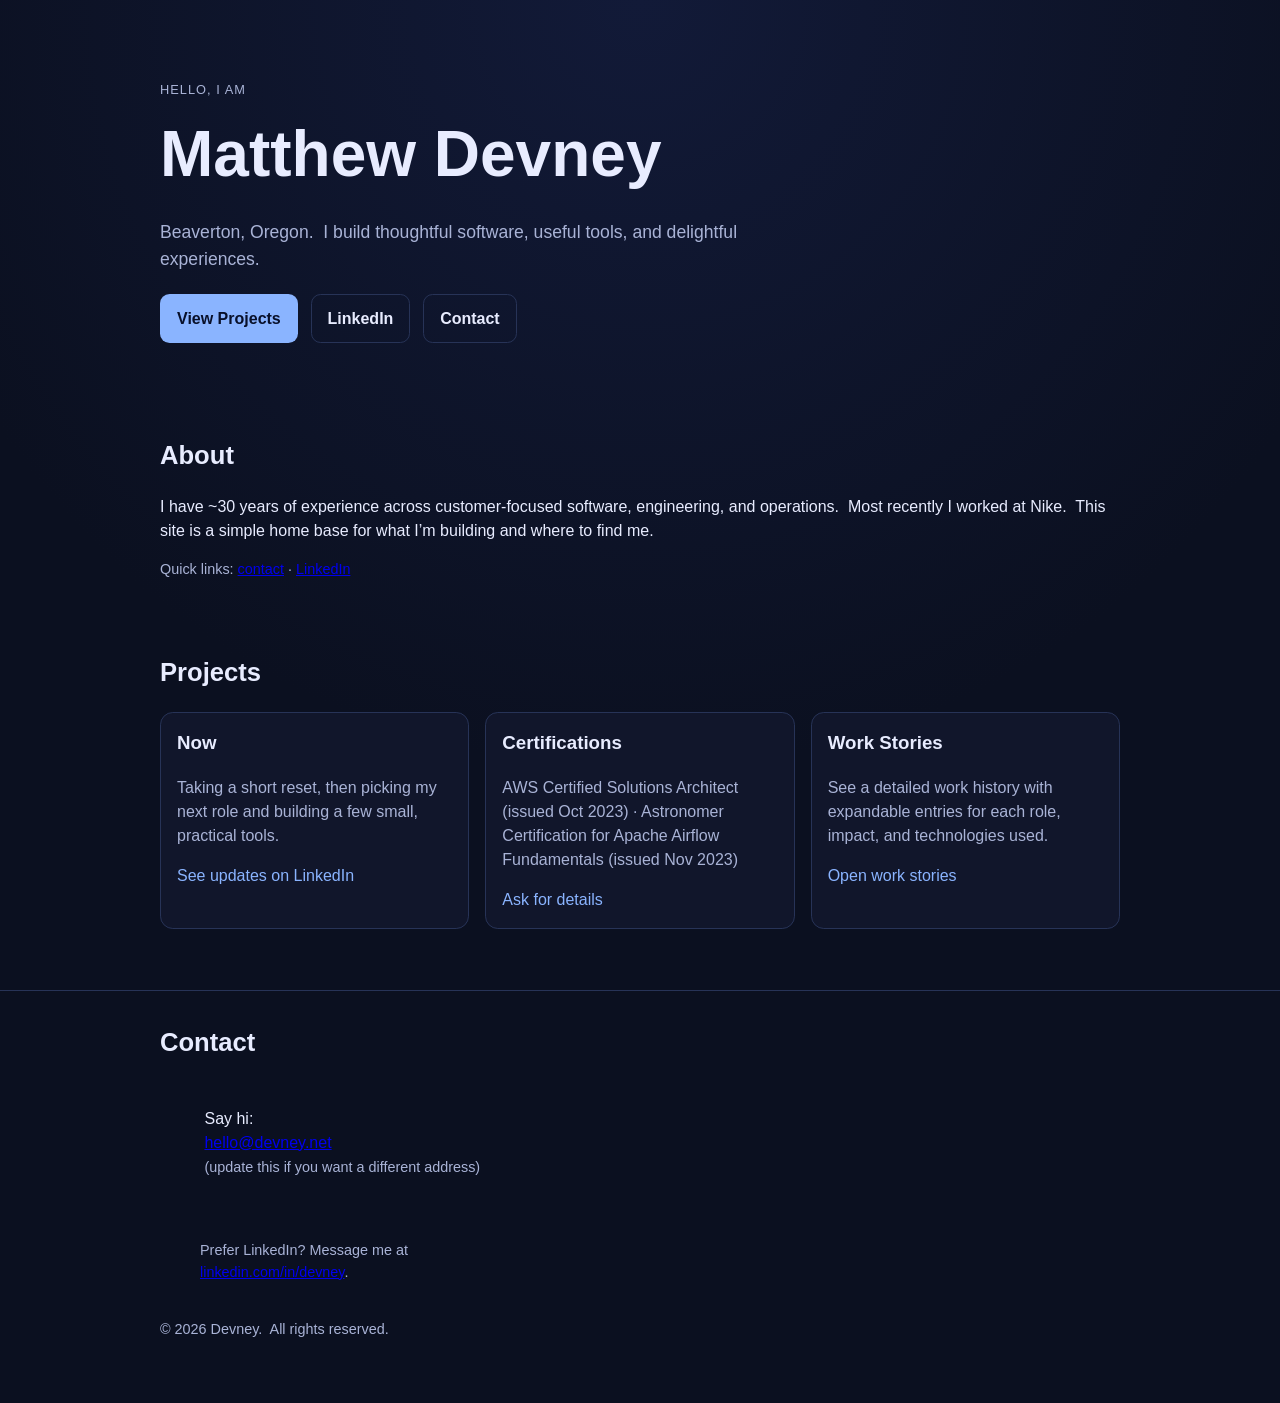
==== index.html @ 0efa0f1f "initial commit" ====
<!doctype html>
<html lang="en">
  <head>
    <meta charset="UTF-8" />
    <meta name="viewport" content="width=device-width, initial-scale=1.0" />
    <title>Matthew Devney</title>
    <meta
      name="description"
      content="Matthew Devney — building thoughtful software, useful tools, and delightful experiences."
    />
    <link rel="stylesheet" href="./styles.css" />
  </head>
  <body>
    <header class="site-header">
      <div class="container">
        <p class="eyebrow">Hello, I am</p>
        <h1>Matthew Devney</h1>
        <p class="lead">Beaverton, Oregon.  I build thoughtful software, useful tools, and delightful experiences.</p>
        <nav class="actions">
          <a href="#projects" class="button">View Projects</a>
          <a
            href="https://www.linkedin.com/in/devney/"
            class="button ghost"
            target="_blank"
            rel="noreferrer"
            >LinkedIn</a
          >
          <a href="#contact" class="button ghost">Contact</a>
        </nav>
      </div>
    </header>

    <main>
      <section id="about" class="container section">
        <h2>About</h2>
        <p>I have ~30 years of experience across customer-focused software, engineering, and operations.  Most recently I worked at Nike.  This site is a simple home base for what I’m building and where to find me.</p>
        <p class="small">
          Quick links: <a href="#contact">contact</a> ·
          <a href="https://www.linkedin.com/in/devney/" target="_blank" rel="noreferrer"
            >LinkedIn</a
          >
        </p>
      </section>

      <section id="projects" class="container section">
        <h2>Projects</h2>
        <div class="cards">
          <article class="card">
            <h3>Now</h3>
            <p>Taking a short reset, then picking my next role and building a few small, practical tools.</p>
            <a href="https://www.linkedin.com/in/devney/" target="_blank" rel="noreferrer"
              >See updates on LinkedIn</a
            >
          </article>
          <article class="card">
            <h3>Certifications</h3>
            <p>AWS Certified Solutions Architect (issued Oct 2023) · Astronomer Certification for Apache Airflow Fundamentals (issued Nov 2023)</p>
            <a href="#contact">Ask for details</a>
          </article>
          <article class="card">
            <h3>Work Stories</h3>
            <p>See a detailed work history with expandable entries for each role, impact, and technologies used.</p>
            <a href="./work_stories.html">Open work stories</a>
          </article>
        </div>
      </section>
    </main>

    <footer id="contact" class="site-footer">
      <div class="container">
        <h2>Contact</h2>
        <p>
          Say hi:
          <a href="mailto:hello@devney.net">hello@devney.net</a>
          <span class="small">(update this if you want a different address)</span>
        </p>
        <p class="small">
          Prefer LinkedIn? Message me at
          <a href="https://www.linkedin.com/in/devney/" target="_blank" rel="noreferrer"
            >linkedin.com/in/devney</a
          >.
        </p>
        <p class="small">© <span id="year"></span> Devney.  All rights reserved.</p>
      </div>
    </footer>

    <script src="./script.js"></script>
  </body>
</html>
---- styles.css ----
:root {
  --bg: #0b1020;
  --surface: #111831;
  --text: #e8ecff;
  --muted: #a9b3d6;
  --accent: #8ab4ff;
  --accent-strong: #5f94ff;
  --border: #273357;
}

* {
  box-sizing: border-box;
}

body {
  margin: 0;
  font-family: Inter, Segoe UI, Roboto, Helvetica, Arial, sans-serif;
  background: radial-gradient(circle at top, #121a38, var(--bg) 50%);
  color: var(--text);
  line-height: 1.5;
}

.container {
  width: min(960px, 92vw);
  margin: 0 auto;
}

.site-header {
  padding: 5rem 0 4rem;
}

.eyebrow {
  margin: 0;
  color: var(--muted);
  letter-spacing: 0.08em;
  text-transform: uppercase;
  font-size: 0.8rem;
}

h1 {
  margin: 0.4rem 0 0.8rem;
  font-size: clamp(2rem, 6vw, 4rem);
}

.lead {
  max-width: 60ch;
  color: var(--muted);
  font-size: 1.1rem;
}

/* Preserve two spaces after periods from HTML source. */
.lead,
.resume-panel,
main.container.section > section > p,
#about > p:not(.small),
.card p,
.fact-card p,
.site-footer > .container > p {
  white-space: pre-wrap;
}

.actions {
  display: flex;
  gap: 0.8rem;
  margin-top: 1.4rem;
}

.button {
  display: inline-block;
  padding: 0.7rem 1rem;
  border-radius: 0.6rem;
  border: 1px solid transparent;
  text-decoration: none;
  color: #08102a;
  background: var(--accent);
  font-weight: 600;
}

.button:hover {
  background: var(--accent-strong);
}

.button.ghost {
  background: transparent;
  color: var(--text);
  border-color: var(--border);
}

.section {
  padding: 1.8rem 0;
}

h2 {
  margin-top: 0;
  font-size: 1.6rem;
}

.cards {
  display: grid;
  grid-template-columns: repeat(auto-fit, minmax(220px, 1fr));
  gap: 1rem;
}

.card {
  background: color-mix(in hsl, var(--surface), black 10%);
  border: 1px solid var(--border);
  border-radius: 0.8rem;
  padding: 1rem;
}

.card h3 {
  margin-top: 0;
}

.card p {
  color: var(--muted);
}

.card a {
  color: var(--accent);
  text-decoration: none;
}

.site-footer {
  border-top: 1px solid var(--border);
  margin-top: 2rem;
  padding: 2rem 0 3rem;
}

.small {
  color: var(--muted);
  font-size: 0.9rem;
}

.resume-header {
  padding: 3rem 0 1.2rem;
}

.back-link {
  color: var(--accent);
  text-decoration: none;
}

.resume-list {
  display: grid;
  gap: 0.8rem;
  margin: 1rem 0 2.2rem;
}

.resume-item {
  border: 1px solid var(--border);
  border-radius: 0.8rem;
  background: color-mix(in hsl, var(--surface), black 10%);
  overflow: clip;
}

.resume-toggle {
  width: 100%;
  border: 0;
  background: transparent;
  color: var(--text);
  text-align: left;
  font: inherit;
  padding: 0.9rem 1rem;
  display: flex;
  align-items: center;
  justify-content: space-between;
  gap: 1rem;
  cursor: pointer;
}

.resume-role {
  display: block;
  font-weight: 600;
}

.resume-meta {
  color: var(--muted);
  font-size: 0.92rem;
}

.chevron {
  color: var(--muted);
  font-size: 0.95rem;
  transition: transform 160ms ease;
}

.resume-toggle[aria-expanded="true"] .chevron {
  transform: rotate(180deg);
}

.resume-panel {
  padding: 0 1rem 1rem;
  color: var(--muted);
}

.resume-panel[hidden] {
  display: none;
}

.resume-panel ul {
  margin: 0.6rem 0 0;
  padding-left: 1.2rem;
}

.tools-toggle {
  width: 100%;
  border: 1px dashed var(--border);
  border-radius: 0.6rem;
  background: transparent;
  color: var(--text);
  text-align: left;
  font: inherit;
  padding: 0.7rem 1rem;
  display: flex;
  align-items: center;
  justify-content: space-between;
  gap: 1rem;
  cursor: pointer;
  margin-top: 0.6rem;
}

.tools-toggle[aria-expanded="true"] .chevron {
  transform: rotate(180deg);
}

.tools-panel {
  padding: 0.2rem 1rem 0.9rem;
  color: var(--muted);
}

.tools-panel ul {
  margin: 0.5rem 0 0;
  padding-left: 1.2rem;
}

.fact-grid {
  display: grid;
  grid-template-columns: repeat(auto-fit, minmax(180px, 1fr));
  gap: 0.8rem;
  margin: 0.9rem 0 2rem;
}

.fact-card {
  border: 1px solid var(--border);
  border-radius: 0.8rem;
  padding: 0.9rem;
  background: color-mix(in hsl, var(--surface), black 10%);
}

.fact-card h3 {
  margin: 0;
  font-size: 1.4rem;
}

.fact-card p {
  margin: 0.45rem 0 0;
  color: var(--muted);
}

.pill-list {
  display: flex;
  flex-wrap: wrap;
  gap: 0.55rem;
  margin: 0.8rem 0 2rem;
}

.pill {
  border: 1px solid var(--border);
  border-radius: 999px;
  padding: 0.35rem 0.7rem;
  color: var(--muted);
  font-size: 0.9rem;
  background: color-mix(in hsl, var(--surface), black 14%);
}
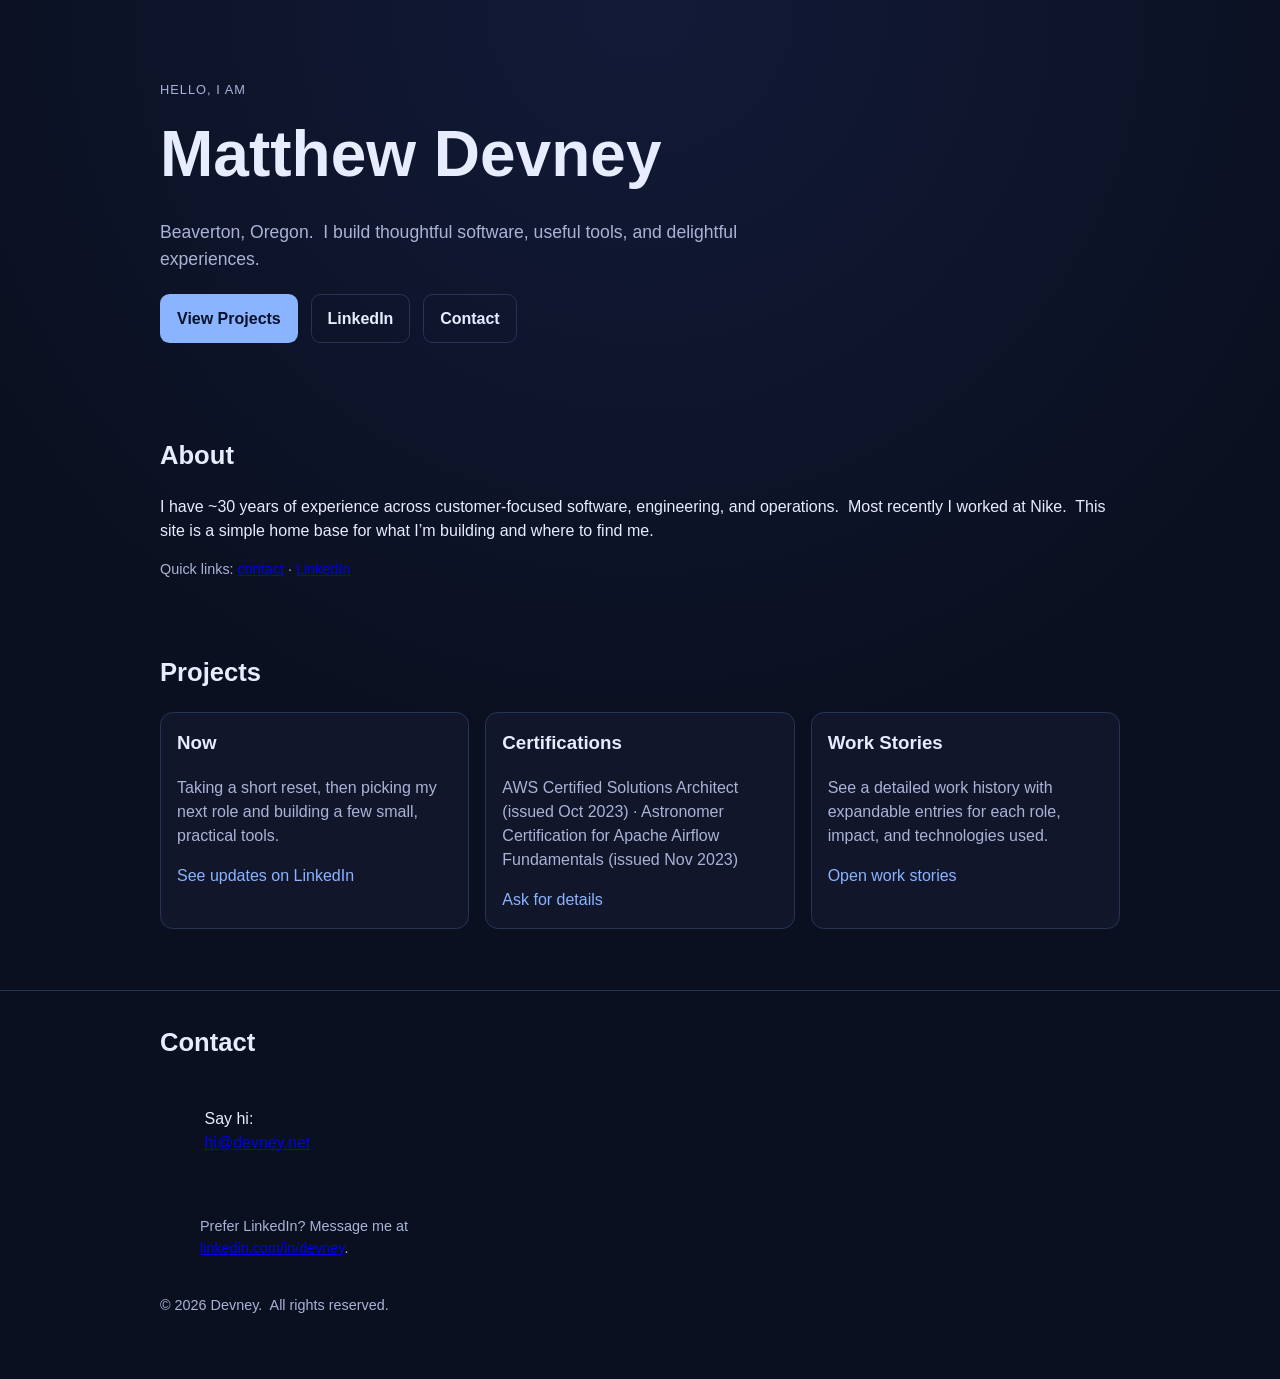
==== commit 6dfd2be3: "Tighten work story paragraph spacing and update the contact email." ====
--- a/index.html
+++ b/index.html
@@ -8,7 +8,7 @@
       name="description"
       content="Matthew Devney — building thoughtful software, useful tools, and delightful experiences."
     />
-    <link rel="stylesheet" href="./styles.css" />
+    <link rel="stylesheet" href="./styles.css?v=2" />
   </head>
   <body>
     <header class="site-header">
@@ -71,8 +71,7 @@
         <h2>Contact</h2>
         <p>
           Say hi:
-          <a href="mailto:hello@devney.net">hello@devney.net</a>
-          <span class="small">(update this if you want a different address)</span>
+          <a href="mailto:hi@devney.net">hi@devney.net</a>
         </p>
         <p class="small">
           Prefer LinkedIn? Message me at
--- a/styles.css
+++ b/styles.css
@@ -50,7 +50,7 @@
 
 /* Preserve two spaces after periods from HTML source. */
 .lead,
-.resume-panel,
+.story-panel p,
 main.container.section > section > p,
 #about > p:not(.small),
 .card p,
@@ -132,7 +132,7 @@
   font-size: 0.9rem;
 }
 
-.resume-header {
+.work-stories-header {
   padding: 3rem 0 1.2rem;
 }
 
@@ -141,20 +141,20 @@
   text-decoration: none;
 }
 
-.resume-list {
+.story-list {
   display: grid;
   gap: 0.8rem;
   margin: 1rem 0 2.2rem;
 }
 
-.resume-item {
+.story-item {
   border: 1px solid var(--border);
   border-radius: 0.8rem;
   background: color-mix(in hsl, var(--surface), black 10%);
   overflow: clip;
 }
 
-.resume-toggle {
+.story-toggle {
   width: 100%;
   border: 0;
   background: transparent;
@@ -169,12 +169,12 @@
   cursor: pointer;
 }
 
-.resume-role {
+.story-role {
   display: block;
   font-weight: 600;
 }
 
-.resume-meta {
+.story-meta {
   color: var(--muted);
   font-size: 0.92rem;
 }
@@ -185,22 +185,45 @@
   transition: transform 160ms ease;
 }
 
-.resume-toggle[aria-expanded="true"] .chevron {
+.story-toggle[aria-expanded="true"] .chevron {
   transform: rotate(180deg);
 }
 
-.resume-panel {
+.story-panel {
   padding: 0 1rem 1rem;
   color: var(--muted);
 }
 
-.resume-panel[hidden] {
+.story-panel[hidden] {
   display: none;
 }
 
-.resume-panel ul {
-  margin: 0.6rem 0 0;
+.story-panel p {
+  margin: 0 0 0.7em;
+}
+
+.story-panel ul {
+  margin: 0.4rem 0 0;
   padding-left: 1.2rem;
+}
+
+.cert-preview {
+  display: block;
+  border-radius: 0.6rem;
+  overflow: hidden;
+  border: 1px solid var(--border);
+  line-height: 0;
+}
+
+.cert-preview img {
+  display: block;
+  width: 100%;
+  height: auto;
+  background: #fff;
+}
+
+.cert-preview:hover img {
+  opacity: 0.92;
 }
 
 .tools-toggle {
